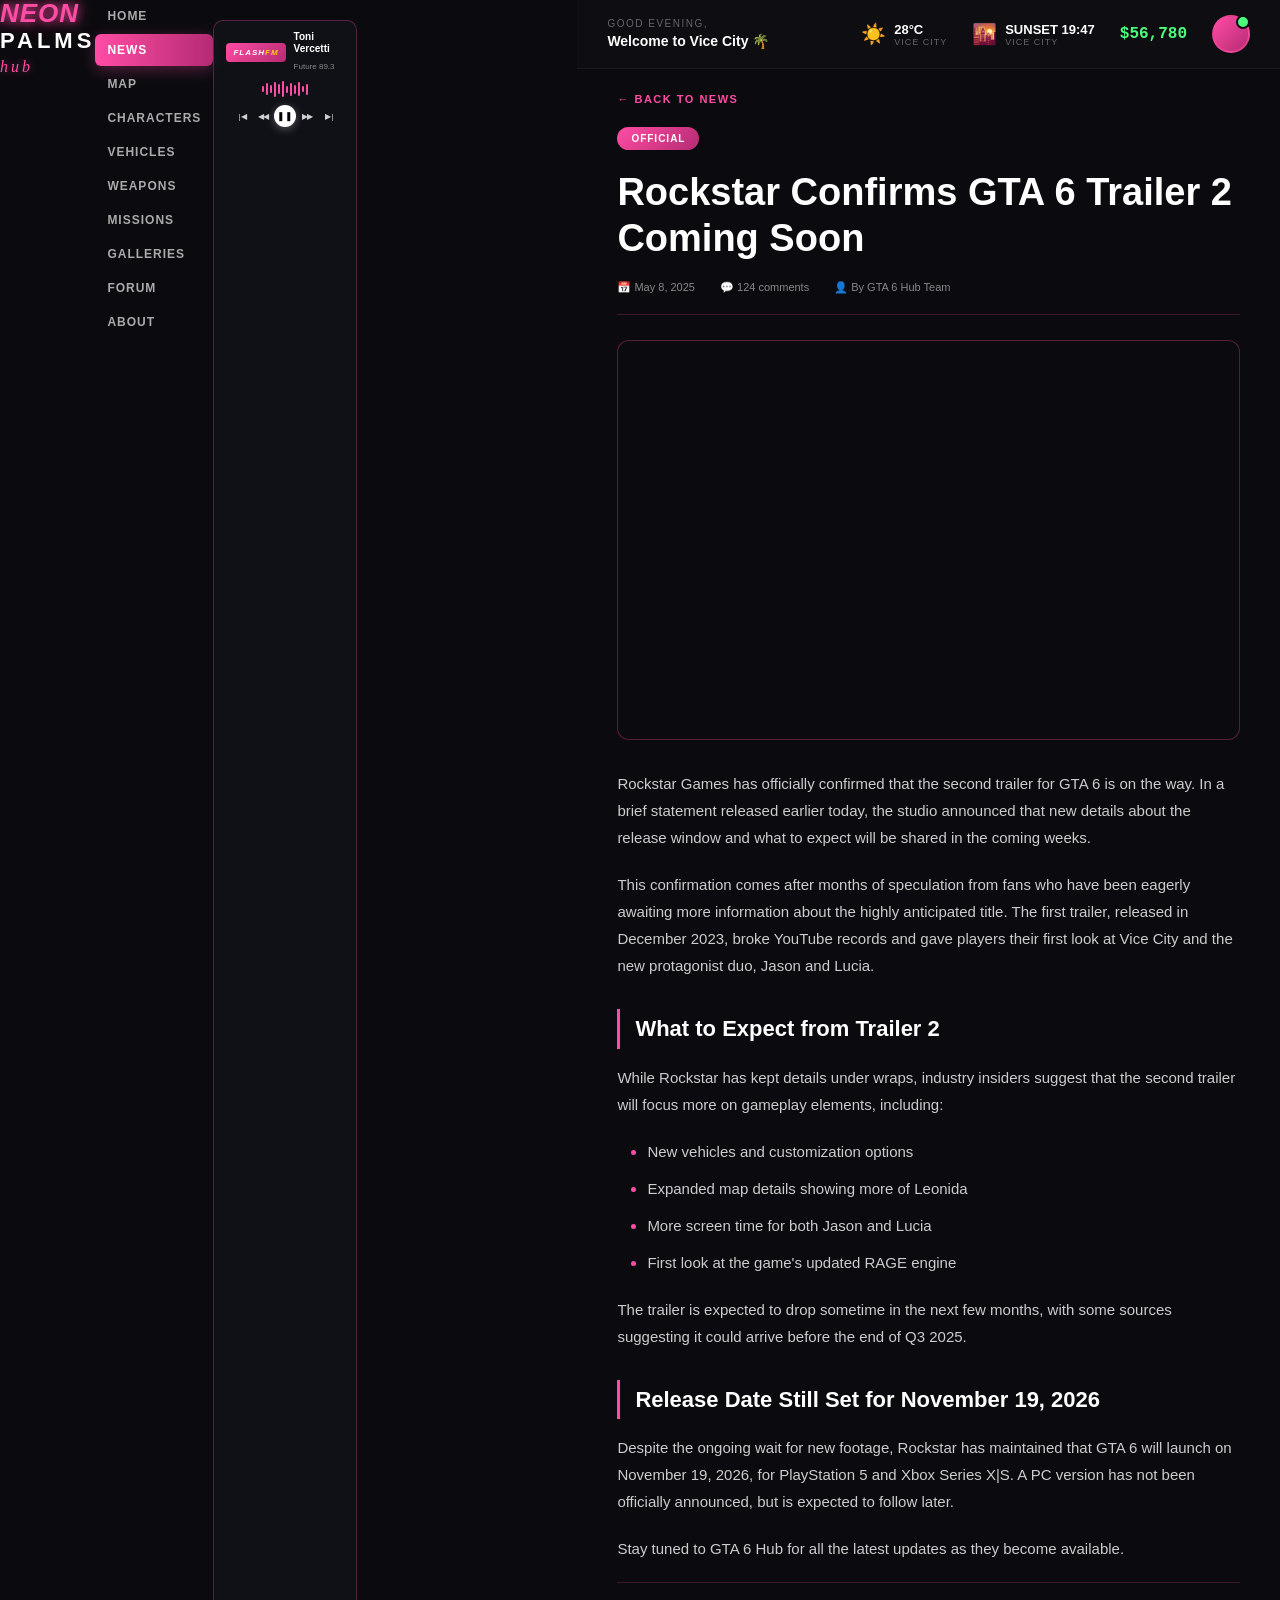
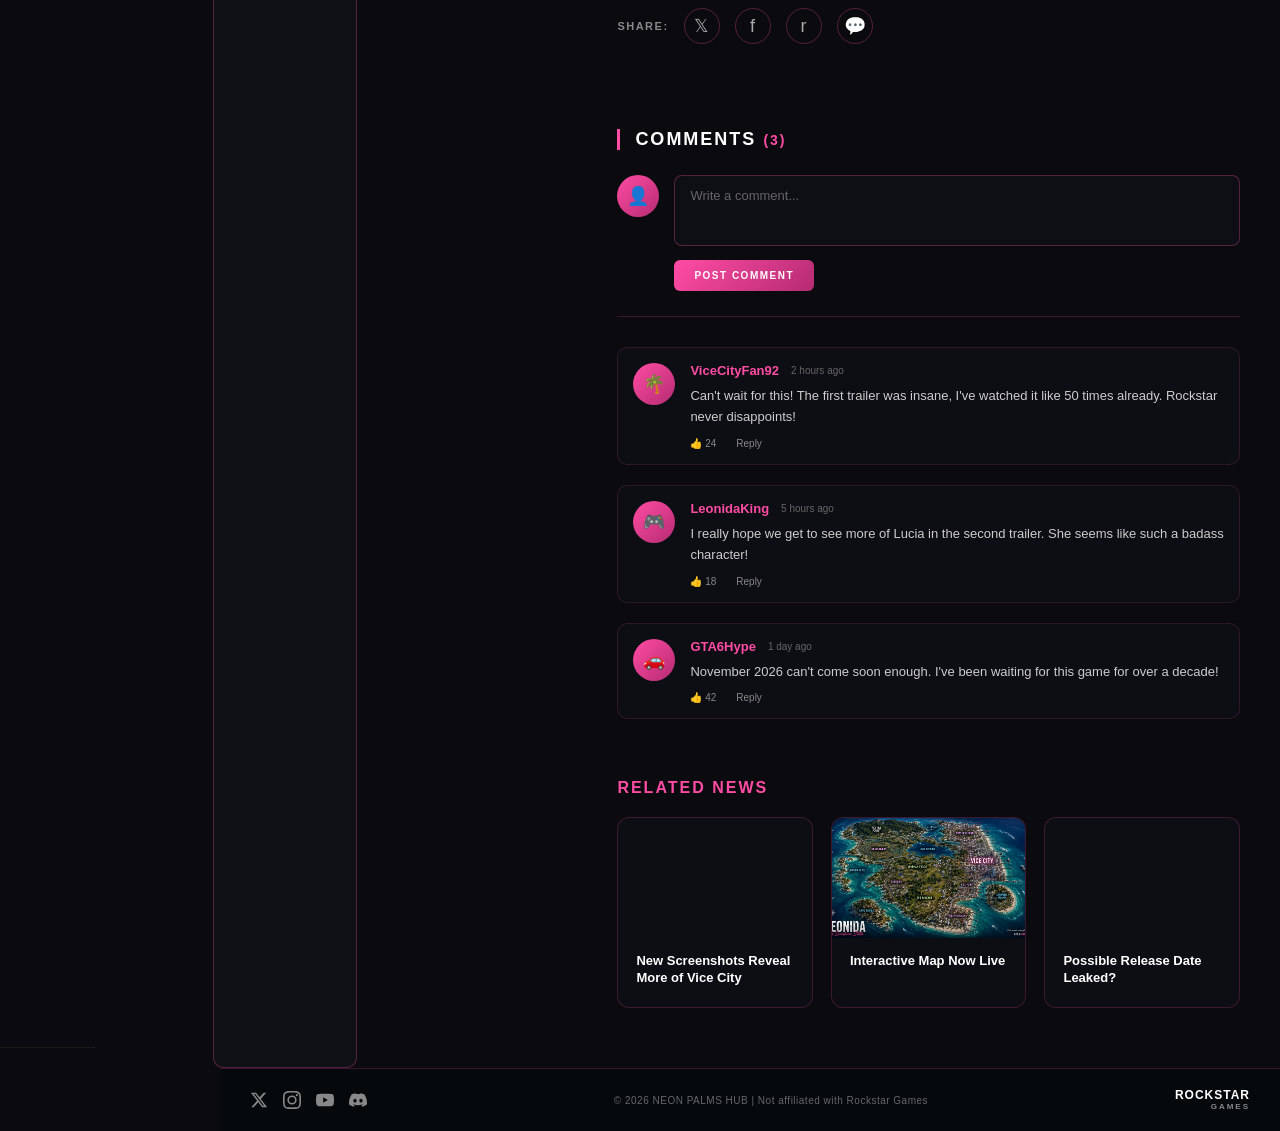
==== news-post.html @ a6032acd "Update news-post.html" ====
<!DOCTYPE html>
<html lang="en">
<head>
<meta charset="UTF-8">
<meta name="viewport" content="width=device-width, initial-scale=1.0">
<title>Neon Palms Hub — News Post</title>
<link rel="stylesheet" href="style.css?v=100">
<link rel="stylesheet" href="news.css?v=8">
<link rel="stylesheet" href="news-post.css?v=4">
</head>

<body>

<div class="app-layout">

  <!-- SIDEBAR -->
  <div class="sidebar-brand">
  <div class="brand-neon">NEON</div>
  <div class="brand-palms">PALMS</div>
  <div class="brand-hub">hub</div>
</div>

    <nav class="sidebar-nav">
      <a href="index.html">HOME</a>
      <a href="news.html" class="active">NEWS</a>
      <a href="map/map.html">MAP</a>
      <a href="#">CHARACTERS</a>
      <a href="vehicles/vehicles.html">VEHICLES</a>
      <a href="#">WEAPONS</a>
      <a href="#">MISSIONS</a>
      <a href="#">GALLERIES</a>
      <a href="#">FORUM</a>
      <a href="#">ABOUT</a>
    </nav>

    <div class="flash-fm">
      <div class="flash-fm-header">
        <div class="flash-fm-logo">FLASH<span>FM</span></div>
        <div class="flash-fm-info">
          <strong>Toni Vercetti</strong>
          <small>Future 89.3</small>
        </div>
      </div>
      <div class="flash-fm-wave">
        <span></span><span></span><span></span><span></span>
        <span></span><span></span><span></span><span></span>
        <span></span><span></span><span></span><span></span>
      </div>
      <div class="flash-fm-controls">
        <span>|◀</span>
        <span>◀◀</span>
        <span class="play">❚❚</span>
        <span>▶▶</span>
        <span>▶|</span>
      </div>
    </div>
  </aside>

  <!-- MAIN CONTENT -->
  <main class="main-content">

    <!-- TOP BAR -->
    <div class="topbar-info">
      <div class="greeting">
        <small>GOOD EVENING,</small>
        <span>Welcome to Vice City 🌴</span>
      </div>
      <div class="info-items">
        <div class="info-item">
          <span class="icon">☀️</span>
          <div>
            <strong>28°C</strong>
            <small>VICE CITY</small>
          </div>
        </div>
        <div class="info-item">
          <span class="icon">🌇</span>
          <div>
            <strong>SUNSET 19:47</strong>
            <small>VICE CITY</small>
          </div>
        </div>
        <div class="info-item money">
          <strong>$56,780</strong>
        </div>
        <div class="avatar"></div>
      </div>
    </div>

    <!-- BACK BUTTON -->
    <div class="post-back">
      <a href="news.html">← BACK TO NEWS</a>
    </div>

    <!-- ARTICLE -->
    <article class="news-post">

      <span class="post-tag" id="postTag">OFFICIAL</span>

      <h1 id="postTitle">Loading...</h1>

      <div class="post-meta">
        <span id="postDate">📅 —</span>
        <span id="postComments">💬 — comments</span>
        <span>👤 By GTA 6 Hub Team</span>
      </div>

      <div class="post-hero-img" id="postImage"></div>

      <div class="post-content" id="postContent">
        <p>Loading article...</p>
      </div>

      <!-- SHARE -->
      <div class="post-share">
        <span>SHARE:</span>
        <a href="#" title="Twitter">𝕏</a>
        <a href="#" title="Facebook">f</a>
        <a href="#" title="Reddit">r</a>
        <a href="#" title="Discord">💬</a>
      </div>

    </article>

    <!-- COMMENTS -->
    <section class="comments-section">
      <h2>COMMENTS <span class="comment-count">(3)</span></h2>

      <!-- COMMENT FORM -->
      <div class="comment-form">
        <div class="comment-avatar">👤</div>
        <div class="comment-input-area">
          <textarea placeholder="Write a comment..." rows="3"></textarea>
          <button class="comment-submit">POST COMMENT</button>
        </div>
      </div>

      <!-- COMMENTS LIST -->
      <div class="comments-list">

        <!-- COMMENT 1 -->
        <div class="comment">
          <div class="comment-avatar">🌴</div>
          <div class="comment-body">
            <div class="comment-header">
              <strong>ViceCityFan92</strong>
              <span>2 hours ago</span>
            </div>
            <p>Can't wait for this! The first trailer was insane, I've watched it like 50 times already. Rockstar never disappoints!</p>
            <div class="comment-actions">
              <span>👍 24</span>
              <span>Reply</span>
            </div>
          </div>
        </div>

        <!-- COMMENT 2 -->
        <div class="comment">
          <div class="comment-avatar">🎮</div>
          <div class="comment-body">
            <div class="comment-header">
              <strong>LeonidaKing</strong>
              <span>5 hours ago</span>
            </div>
            <p>I really hope we get to see more of Lucia in the second trailer. She seems like such a badass character!</p>
            <div class="comment-actions">
              <span>👍 18</span>
              <span>Reply</span>
            </div>
          </div>
        </div>

        <!-- COMMENT 3 -->
        <div class="comment">
          <div class="comment-avatar">🚗</div>
          <div class="comment-body">
            <div class="comment-header">
              <strong>GTA6Hype</strong>
              <span>1 day ago</span>
            </div>
            <p>November 2026 can't come soon enough. I've been waiting for this game for over a decade!</p>
            <div class="comment-actions">
              <span>👍 42</span>
              <span>Reply</span>
            </div>
          </div>
        </div>

      </div>
    </section>

    <!-- RELATED NEWS -->
    <section class="related-news">
      <h2>RELATED NEWS</h2>
      <div class="related-grid" id="relatedGrid">
        <!-- JavaScript popunjava -->
      </div>
    </section>

  </main>
</div>

<!-- FOOTER -->
<footer class="footer">
  <div class="footer-social">
    <a href="#" title="Twitter">
      <svg viewBox="0 0 24 24" width="18" height="18" fill="currentColor">
        <path d="M18.244 2.25h3.308l-7.227 8.26 8.502 11.24H16.17l-5.214-6.817L4.99 21.75H1.68l7.73-8.835L1.254 2.25H8.08l4.713 6.231zm-1.161 17.52h1.833L7.084 4.126H5.117z"/>
      </svg>
    </a>
    <a href="#" title="Instagram">
      <svg viewBox="0 0 24 24" width="18" height="18" fill="currentColor">
        <path d="M12 2.163c3.204 0 3.584.012 4.85.07 3.252.148 4.771 1.691 4.919 4.919.058 1.265.069 1.645.069 4.849 0 3.205-.012 3.584-.069 4.849-.149 3.225-1.664 4.771-4.919 4.919-1.266.058-1.644.07-4.85.07-3.204 0-3.584-.012-4.849-.07-3.26-.149-4.771-1.699-4.919-4.92-.058-1.265-.07-1.644-.07-4.849 0-3.204.013-3.583.07-4.849.149-3.227 1.664-4.771 4.919-4.919 1.266-.057 1.645-.069 4.849-.069zM12 0C8.741 0 8.333.014 7.053.072 2.695.272.273 2.69.073 7.052.014 8.333 0 8.741 0 12c0 3.259.014 3.668.072 4.948.2 4.358 2.618 6.78 6.98 6.98C8.333 23.986 8.741 24 12 24c3.259 0 3.668-.014 4.948-.072 4.354-.2 6.782-2.618 6.979-6.98.059-1.28.073-1.689.073-4.948 0-3.259-.014-3.667-.072-4.947-.196-4.354-2.617-6.78-6.979-6.98C15.668.014 15.259 0 12 0zm0 5.838a6.162 6.162 0 100 12.324 6.162 6.162 0 000-12.324zM12 16a4 4 0 110-8 4 4 0 010 8zm6.406-11.845a1.44 1.44 0 100 2.881 1.44 1.44 0 000-2.881z"/>
      </svg>
    </a>
    <a href="#" title="YouTube">
      <svg viewBox="0 0 24 24" width="18" height="18" fill="currentColor">
        <path d="M23.498 6.186a3.016 3.016 0 00-2.122-2.136C19.505 3.545 12 3.545 12 3.545s-7.505 0-9.377.505A3.017 3.017 0 00.502 6.186C0 8.07 0 12 0 12s0 3.93.502 5.814a3.016 3.016 0 002.122 2.136c1.871.505 9.376.505 9.376.505s7.505 0 9.377-.505a3.015 3.015 0 002.122-2.136C24 15.93 24 12 24 12s0-3.93-.502-5.814zM9.545 15.568V8.432L15.818 12l-6.273 3.568z"/>
      </svg>
    </a>
    <a href="#" title="Discord">
      <svg viewBox="0 0 24 24" width="18" height="18" fill="currentColor">
        <path d="M20.317 4.37a19.791 19.791 0 00-4.885-1.515.074.074 0 00-.079.037c-.21.375-.444.864-.608 1.25a18.27 18.27 0 00-5.487 0 12.64 12.64 0 00-.617-1.25.077.077 0 00-.079-.037A19.736 19.736 0 003.677 4.37a.07.07 0 00-.032.027C.533 9.046-.32 13.58.099 18.057a.082.082 0 00.031.057 19.9 19.9 0 005.993 3.03.078.078 0 00.084-.028 14.09 14.09 0 001.226-1.994.076.076 0 00-.041-.106 13.107 13.107 0 01-1.872-.892.077.077 0 01-.008-.128 10.2 10.2 0 00.372-.292.074.074 0 01.077-.01c3.928 1.793 8.18 1.793 12.062 0a.074.074 0 01.078.01c.12.098.246.198.373.292a.077.077 0 01-.006.127 12.299 12.299 0 01-1.873.892.077.077 0 00-.041.107c.36.698.772 1.362 1.225 1.993a.076.076 0 00.084.028 19.839 19.839 0 006.002-3.03.077.077 0 00.032-.054c.5-5.177-.838-9.674-3.549-13.66a.061.061 0 00-.031-.03zM8.02 15.33c-1.183 0-2.157-1.085-2.157-2.419 0-1.333.956-2.419 2.157-2.419 1.21 0 2.176 1.096 2.157 2.42 0 1.333-.956 2.418-2.157 2.418zm7.975 0c-1.183 0-2.157-1.085-2.157-2.419 0-1.333.955-2.419 2.157-2.419 1.21 0 2.176 1.096 2.157 2.42 0 1.333-.946 2.418-2.157 2.418z"/>
      </svg>
    </a>
  </div>
  <div class="footer-text">
    © 2026 NEON PALMS HUB | Not affiliated with Rockstar Games
  </div>
  <div class="footer-rockstar">
    <span>ROCKSTAR</span>
    <small>GAMES</small>
  </div>
</footer>

<!-- NEWS DATA + DINAMIČKI SADRŽAJ -->
<script src="news-data.js"></script>
<script>
  // Uzmi ID iz URL-a
  const params = new URLSearchParams(window.location.search);
  const articleId = params.get('id') || '1';
  const article = newsArticles[articleId];

  if (article) {
    // Popuni sadržaj
    document.getElementById('postTag').textContent = article.categoryName;
    document.getElementById('postTag').className = 'post-tag ' + article.category;
    document.getElementById('postTitle').textContent = article.title;
    document.getElementById('postDate').textContent = '📅 ' + article.date;
    document.getElementById('postComments').textContent = '💬 ' + article.comments + ' comments';
    document.getElementById('postImage').style.backgroundImage = `url('${article.image}')`;
    document.getElementById('postContent').innerHTML = article.content;
    document.title = article.title + ' — GTA 6 Hub';
  } else {
    document.getElementById('postTitle').textContent = 'Article not found';
    document.getElementById('postContent').innerHTML = '<p>Sorry, this article could not be found.</p>';
  }

  // Related news (prikazuje 3 druge vesti)
  const relatedGrid = document.getElementById('relatedGrid');
  const allIds = Object.keys(newsArticles).filter(id => id !== articleId);
  const relatedIds = allIds.slice(0, 3);

  relatedIds.forEach(id => {
    const rel = newsArticles[id];
    const card = document.createElement('a');
    card.href = 'news-post.html?id=' + id;
    card.className = 'related-card';
    card.innerHTML = `
      <div class="related-img" style="background-image: url('${rel.image}');"></div>
      <h3>${rel.title}</h3>
    `;
    relatedGrid.appendChild(card);
  });
</script>

</body>
</html>
---- style.css ----
* {
  margin: 0;
  padding: 0;
  box-sizing: border-box;
}

body {
  background: #0b0b0f;
  color: white;
  font-family: Arial, sans-serif;
}

/* HERO */
.hero {
  position: relative;
  min-height: 85vh;
  display: flex;
  flex-direction: column;
  justify-content: flex-start;
  align-items: flex-start;
  text-align: left;
  padding: 120px 60px 60px;
  background:
    linear-gradient(rgba(10, 5, 20, 0.25), rgba(10, 5, 20, 0.75)),
    url("989C5226-C486-4909-80CF-B9C34F54B497.png") center / cover no-repeat;
  background-size: cover;
  background-position: center;
}

.hero h1 {
  font-size: 52px;
  margin-bottom: 15px;
  max-width: 600px;
  line-height: 1;
  text-transform: uppercase;
  letter-spacing: 1px;
}

.hero p {
  font-size: 15px;
  max-width: 400px;
  color: #bbbbbb;
  margin-bottom: 30px;
  text-align: left;
}

/* HERO TAG (LIVE UPDATE) */
.hero-tag {
  display: block;
  color: #ff4ca4;
  font-size: 11px;
  font-weight: 900;
  letter-spacing: 3px;
  margin-bottom: 12px;
  text-transform: uppercase;
}

/* HERO BUTTON (EXPLORE THE MAP) */
.hero-btn {
  padding: 12px 28px;
  border: 2px solid #ff4ca4;
  border-radius: 8px;
  background: transparent;
  color: #ff4ca4;
  font-size: 12px;
  font-weight: 900;
  letter-spacing: 2px;
  cursor: pointer;
  transition: 0.3s;
  text-transform: uppercase;
}

.hero-btn:hover {
  background: #ff4ca4;
  color: #fff;
  box-shadow: 0 0 25px rgba(255, 76, 164, 0.6);
}

/* GLOBAL BUTTON */
button {
  padding: 18px 40px;
  border: none;
  border-radius: 12px;
  background: #ff4fd8;
  color: white;
  font-size: 20px;
  cursor: pointer;
  transition: .3s;
}

button:hover {
  background: #ff2cc4;
  transform: scale(1.05);
}

/* NEWS SECTION (legacy) */
.news {
  padding: 80px 60px;
  background: #11131a;
}

.news h2 {
  text-align: center;
  font-size: 42px;
  color: #ff4fd8;
  margin-bottom: 50px;
}

.news-grid {
  display: grid;
  grid-template-columns: repeat(auto-fit, minmax(280px, 1fr));
  gap: 30px;
}

.news-card {
  background: #151515;
  border: 1px solid #222;
  border-radius: 15px;
  overflow: hidden;
  transition: .3s;
}

.news-card:hover {
  transform: translateY(-10px);
  border-color: #ff4fd8;
}

.news-card img {
  width: 100%;
  height: 200px;
  object-fit: cover;
}

.news-card-content {
  padding: 25px;
}

.news-card h3 {
  font-size: 28px;
  margin-bottom: 15px;
  color: #ff4fd8;
}

.news-card p {
  color: #cccccc;
  line-height: 1.7;
  margin-bottom: 20px;
}

.read-more {
  color: #ff4fd8;
  text-decoration: none;
  font-weight: bold;
}

.read-more:hover {
  text-decoration: underline;
}

/* LAYOUT */
.app-layout {
  display: flex;
  min-height: 100vh;
}

.sidebar {
  width: 220px;
  background: #0a0a0a;
  border-right: 1px solid #1a1a1a;
  padding: 25px 15px;
  position: fixed;
  top: 0;
  left: 0;
  height: 100vh;
  overflow-y: auto;
  z-index: 10;
}

.main-content {
  margin-left: 220px;
  width: calc(100% - 220px);
  min-height: 100vh;
}

/* SIDEBAR BRAND */
.sidebar-brand {
  display: flex;
  flex-direction: column;
  gap: 2px;
  padding: 0 0 25px 0;
  border-bottom: 1px solid #1a1a1a;
  margin-bottom: 20px;
}

.brand-neon {
  color: #ff4ca4;
  font-size: 26px;
  font-weight: 900;
  font-style: italic;
  font-family: 'Arial Black', sans-serif;
  letter-spacing: 1px;
  line-height: 1;
  text-shadow:
    0 0 10px rgba(255, 76, 164, 0.8),
    0 0 20px rgba(255, 76, 164, 0.5);
}

.brand-palms {
  color: #fff;
  font-size: 22px;
  font-weight: 900;
  font-family: 'Arial Black', sans-serif;
  letter-spacing: 4px;
  line-height: 1;
  margin-top: 2px;
}

.brand-hub {
  color: #ff4ca4;
  font-size: 16px;
  font-weight: 400;
  font-style: italic;
  font-family: 'Brush Script MT', 'Lucida Handwriting', cursive;
  letter-spacing: 3px;
  margin-top: 4px;
  text-shadow: 0 0 10px rgba(255, 76, 164, 0.5);
}

/* SIDEBAR NAV */
.sidebar-nav {
  display: flex;
  flex-direction: column;
  gap: 2px;
  margin-bottom: 20px;
}

.sidebar-nav a {
  color: #aaa;
  text-decoration: none;
  font-size: 12px;
  font-weight: 700;
  padding: 9px 12px;
  border-radius: 6px;
  display: block;
  transition: 0.2s;
  letter-spacing: 1px;
}

.sidebar-nav a:hover {
  background: rgba(255, 76, 164, 0.08);
  color: #fff;
}

.sidebar-nav a.active {
  background: linear-gradient(90deg, #ff4ca4, #b52b72);
  color: #fff;
  box-shadow: 0 4px 15px rgba(255, 76, 164, 0.3);
}

/* FLASH FM */
.flash-fm {
  margin-top: 20px;
  background: rgba(17, 19, 26, 0.8);
  border: 1px solid rgba(255, 76, 164, 0.3);
  border-radius: 10px;
  padding: 10px 12px;
}

.flash-fm-header {
  display: flex;
  align-items: center;
  gap: 8px;
  margin-bottom: 8px;
}

.flash-fm-logo {
  background: linear-gradient(135deg, #ff4ca4, #b52b72);
  color: #fff;
  font-size: 8px;
  font-weight: 900;
  padding: 5px 7px;
  border-radius: 4px;
  letter-spacing: 1px;
  font-style: italic;
  white-space: nowrap;
}

.flash-fm-logo span { color: #ffd11a; }

.flash-fm-info strong {
  display: block;
  font-size: 10px;
  color: #fff;
  line-height: 1.2;
}

.flash-fm-info small {
  font-size: 8px;
  color: #888;
}

.flash-fm-wave {
  display: flex;
  align-items: center;
  justify-content: center;
  gap: 2px;
  height: 16px;
  margin-bottom: 8px;
}

.flash-fm-wave span {
  width: 2px;
  background: #ff4ca4;
  border-radius: 1px;
  animation: wave 1s infinite ease-in-out;
}

.flash-fm-wave span:nth-child(1) { height: 6px; animation-delay: 0.1s; }
.flash-fm-wave span:nth-child(2) { height: 12px; animation-delay: 0.2s; }
.flash-fm-wave span:nth-child(3) { height: 8px; animation-delay: 0.3s; }
.flash-fm-wave span:nth-child(4) { height: 15px; animation-delay: 0.4s; }
.flash-fm-wave span:nth-child(5) { height: 10px; animation-delay: 0.5s; }
.flash-fm-wave span:nth-child(6) { height: 16px; animation-delay: 0.6s; }
.flash-fm-wave span:nth-child(7) { height: 7px; animation-delay: 0.7s; }
.flash-fm-wave span:nth-child(8) { height: 13px; animation-delay: 0.8s; }
.flash-fm-wave span:nth-child(9) { height: 9px; animation-delay: 0.9s; }
.flash-fm-wave span:nth-child(10) { height: 14px; animation-delay: 1s; }
.flash-fm-wave span:nth-child(11) { height: 6px; animation-delay: 1.1s; }
.flash-fm-wave span:nth-child(12) { height: 11px; animation-delay: 1.2s; }

@keyframes wave {
  0%, 100% { transform: scaleY(1); }
  50% { transform: scaleY(1.6); }
}

.flash-fm-controls {
  display: flex;
  justify-content: space-between;
  align-items: center;
  color: #fff;
  font-size: 11px;
  padding: 0 4px;
}

.flash-fm-controls span {
  width: 22px;
  height: 22px;
  display: flex;
  align-items: center;
  justify-content: center;
  cursor: pointer;
  transition: 0.2s;
  opacity: 0.8;
  font-size: 8px;
  letter-spacing: -1px;
  font-family: monospace;
}

.flash-fm-controls .play {
  width: 22px;
  height: 22px;
  background: #fff;
  color: #000;
  border-radius: 50%;
  font-size: 9px;
  opacity: 1;
  letter-spacing: 0;
  box-shadow: 0 2px 8px rgba(255, 255, 255, 0.3);
}

/* TOP BAR INFO */
.topbar-info {
  display: flex;
  justify-content: space-between;
  align-items: center;
  padding: 15px 30px;
  background: #0d0d12;
  border-bottom: 1px solid #1a1a1a;
}

.greeting small {
  display: block;
  font-size: 10px;
  color: #666;
  letter-spacing: 1.5px;
  margin-bottom: 3px;
}

.greeting span {
  font-size: 14px;
  color: #fff;
  font-weight: 700;
}

.info-items {
  display: flex;
  align-items: center;
  gap: 25px;
}

.info-item {
  display: flex;
  align-items: center;
  gap: 8px;
}

.info-item .icon { font-size: 20px; }

.info-item strong {
  display: block;
  font-size: 13px;
  color: #fff;
}

.info-item small {
  display: block;
  font-size: 9px;
  color: #666;
  letter-spacing: 1px;
}

.info-item.money strong {
  color: #4cff7c;
  font-size: 16px;
  font-family: 'Courier New', monospace;
}

.avatar {
  width: 38px;
  height: 38px;
  border-radius: 50%;
  background: linear-gradient(135deg, #ff4ca4, #b52b72);
  border: 2px solid rgba(255, 76, 164, 0.5);
  position: relative;
}

.avatar::after {
  content: '';
  position: absolute;
  top: -2px;
  right: -2px;
  width: 10px;
  height: 10px;
  background: #4cff7c;
  border-radius: 50%;
  border: 2px solid #0d0d12;
}

/* CARDS SECTION */
.cards-section {
  padding: 20px 20px;
  margin-top: -180px;
  position: relative;
  z-index: 5;
  background: transparent;
}

.cards-grid {
  display: grid;
  grid-template-columns: repeat(3, 1fr);
  gap: 12px;
  min-width: 0;
}

.card {
  background: rgba(17, 19, 26, 0.45);
  backdrop-filter: blur(20px);
  -webkit-backdrop-filter: blur(20px);
  border: 1px solid rgba(255, 76, 164, 0.25);
  border-radius: 12px;
  overflow: hidden;
  transition: 0.3s;
  position: relative;
  box-shadow: 0 8px 30px rgba(0, 0, 0, 0.4);
}

.card:hover {
  transform: translateY(-5px);
  border-color: rgba(255, 76, 164, 0.6);
  box-shadow: 0 10px 30px rgba(255, 76, 164, 0.15);
}

.card-tag {
  display: block;
  padding: 15px 20px 10px;
  font-size: 10px;
  color: #ff4ca4;
  font-weight: 900;
  letter-spacing: 1.5px;
}

.card img {
  width: 100%;
  height: 100px;
  object-fit: cover;
  display: block;
}

.card-content {
  padding: 10px 12px 14px;
}

.card-content h3 {
  font-size: 13px;
  color: #fff;
  margin-bottom: 8px;
  line-height: 1.3;
}

.card-content p {
  font-size: 14px;
  color: #999;
  line-height: 1.5;
  margin-bottom: 15px;
}

.read-more {
  color: #ff4ca4;
  text-decoration: none;
  font-size: 11px;
  font-weight: 900;
  letter-spacing: 1px;
  transition: 0.2s;
}

.read-more:hover {
  color: #ff2cc4;
  letter-spacing: 1.5px;
}

/* CARDS AND PHONE LAYOUT */
.cards-and-phone {
  display: grid;
  grid-template-columns: 2fr 1fr;
  gap: 20px;
  align-items: start;
  padding: 0 20px;
}

/* PHONE MOCKUP */
.phone-mockup {
  display: flex;
  justify-content: center;
  align-items: flex-start;
  padding: 20px 0;
  margin-top: -120px;
  margin-right: 20px;
  position: relative;
  z-index: 10;
  transform: rotate(8deg);
  transition: transform 0.3s ease;
}

.phone-frame {
  width: 200px;
  height: 400px;
  background: #000;
  border-radius: 36px;
  padding: 8px;
  box-shadow: 
    0 15px 40px rgba(255, 76, 164, 0.35),
    0 0 30px rgba(255, 76, 164, 0.25);
  border: 1.5px solid rgba(192, 192, 192, 0.6);
  position: relative;
}

.phone-screen {
  width: 100%;
  height: 100%;
  background:
    linear-gradient(rgba(26, 10, 46, 0.4), rgba(181, 43, 114, 0.3)),
    url("Jason_and_Lucia_10.jpg") center / cover no-repeat;
  border-radius: 28px;
  padding: 25px 10px 10px;
  position: relative;
  overflow: hidden;
  display: flex;
  flex-direction: column;
}

.phone-notch {
  position: absolute;
  top: 6px;
  left: 50%;
  transform: translateX(-50%);
  width: 50px;
  height: 5px;
  background: #000;
  border-radius: 3px;
  z-index: 5;
}

.phone-time {
  position: absolute;
  top: 10px;
  right: 16px;
  font-size: 8px;
  color: #fff;
  opacity: 0.9;
  z-index: 5;
}

.phone-title {
  font-size: 14px;
  color: #fff;
  text-align: center;
  margin: 0 0 12px;
  font-weight: 700;
  position: relative;
  z-index: 4;
  text-shadow: 0 2px 6px rgba(0, 0, 0, 0.7);
}

.phone-pages {
  display: flex;
  overflow-x: auto;
  scroll-snap-type: x mandatory;
  -webkit-overflow-scrolling: touch;
  scrollbar-width: none;
  width: 100%;
  position: relative;
  z-index: 3;
}

.phone-pages::-webkit-scrollbar { display: none; }

.phone-page {
  flex: 0 0 100%;
  scroll-snap-align: start;
  display: grid;
  grid-template-columns: repeat(3, 1fr);
  grid-auto-rows: min-content;
  gap: 14px 6px;
  padding: 0 4px;
  box-sizing: border-box;
  align-content: start;
}

.phone-page.page-single {
  display: block;
  padding: 4px;
  position: relative;
  overflow: hidden;
}

.phone-apps {
  display: grid;
  grid-template-columns: repeat(3, 1fr);
  gap: 10px;
  width: 100%;
  position: relative;
  z-index: 3;
}

.phone-app {
  display: flex;
  flex-direction: column;
  align-items: center;
  gap: 4px;
}

.phone-app span {
  width: 34px;
  height: 34px;
  border-radius: 9px;
  display: flex;
  align-items: center;
  justify-content: center;
  font-size: 15px;
  box-shadow: 0 2px 6px rgba(0, 0, 0, 0.5);
}

.app-icon.news { background: linear-gradient(135deg, #ff4ca4, #b52b72); }
.app-icon.map { background: linear-gradient(135deg, #4cff7c, #1a7a3c); }
.app-icon.contacts { background: linear-gradient(135deg, #4c9cff, #1a4a7a); }
.app-icon.vehicles { background: linear-gradient(135deg, #ff9c4c, #b55a1a); }
.app-icon.weapons { background: linear-gradient(135deg, #ff4c4c, #7a1a1a); }
.app-icon.missions { background: linear-gradient(135deg, #ffd11a, #7a5a0a); }
.app-icon.gallery { background: linear-gradient(135deg, #a77cff, #4a1a7a); }
.app-icon.radio { background: linear-gradient(135deg, #4cd4ff, #1a5a7a); }
.app-icon.settings { background: linear-gradient(135deg, #888, #333); }

.phone-app small {
  font-size: 7px;
  color: #fff;
  opacity: 0.95;
  text-shadow: 0 1px 3px rgba(0, 0, 0, 0.8);
}

/* NEWS WIDGET */
.news-widget-card {
  width: 100%;
  height: 100%;
  background: rgba(10, 5, 20, 0.85);
  backdrop-filter: blur(15px);
  border: 1px solid rgba(255, 76, 164, 0.4);
  border-radius: 16px;
  padding: 12px;
  display: flex;
  flex-direction: column;
  justify-content: space-between;
  box-shadow: 0 8px 25px rgba(0, 0, 0, 0.5);
  pointer-events: none;
  user-select: none;
  position: relative;
}

.news-widget-header {
  display: flex;
  justify-content: space-between;
  align-items: center;
  padding-bottom: 8px;
  border-bottom: 1px solid rgba(255, 76, 164, 0.3);
}

.news-widget-header span {
  font-size: 9px;
  color: #ff4ca4;
  font-weight: 900;
  letter-spacing: 1px;
}

.news-widget-header small {
  font-size: 8px;
  color: #888;
}

.news-widget-main {
  flex: 1;
  display: flex;
  flex-direction: column;
  justify-content: center;
  padding: 8px 0;
}

.news-widget-main h4 {
  font-size: 11px;
  color: #fff;
  line-height: 1.3;
  margin-bottom: 6px;
}

.news-widget-main p {
  font-size: 8px;
  color: #aaa;
  line-height: 1.4;
}

.news-widget-footer {
  display: flex;
  justify-content: center;
  gap: 4px;
  padding-top: 6px;
}

.news-dot {
  width: 4px;
  height: 4px;
  border-radius: 50%;
  background: rgba(255, 255, 255, 0.3);
  cursor: pointer;
  transition: 0.3s;
  pointer-events: auto;
}

.news-dot.active {
  background: #ff4ca4;
  width: 10px;
  border-radius: 2px;
}

.phone-dots {
  position: absolute;
  bottom: 40px;
  left: 0;
  right: 0;
  display: flex;
  justify-content: center;
  gap: 5px;
  z-index: 3;
}

.phone-dots .dot {
  width: 5px;
  height: 5px;
  border-radius: 50%;
  background: rgba(255, 255, 255, 0.3);
  transition: 0.3s;
}

.phone-dots .dot.active {
  background: #fff;
  width: 14px;
  border-radius: 3px;
}

.phone-bottom {
  position: absolute;
  bottom: 12px;
  left: 0;
  right: 0;
  display: flex;
  justify-content: space-around;
  align-items: center;
  padding: 0 20px;
  z-index: 5;
}

.phone-bottom span {
  color: #fff;
  font-size: 14px;
  opacity: 0.7;
  cursor: pointer;
  transition: 0.2s;
}

.phone-bottom span.plus {
  font-size: 20px;
  font-weight: 300;
  color: #4cff7c;
  opacity: 1;
}

/* BOTTOM SECTION */
.bottom-section {
  display: grid;
  grid-template-columns: 1fr 1.4fr 1fr;
  gap: 15px;
  padding: 20px 30px 30px;
  align-items: stretch;
}

.upcoming-card {
  position: relative;
  overflow: hidden;
  background: linear-gradient(135deg, rgba(74, 20, 100, 0.95), rgba(181, 43, 114, 0.85));
  border: 1px solid rgba(255, 76, 164, 0.5);
  border-radius: 14px;
  padding: 18px;
  text-align: center;
  box-shadow: 0 10px 30px rgba(181, 43, 114, 0.3);
  display: flex;
  flex-direction: column;
  justify-content: center;
}

.upcoming-card::before {
  content: '';
  position: absolute;
  inset: 0;
  background: url("illustration-tourist-attraction-city.jpg") center / cover no-repeat;
  opacity: 0.25;
  z-index: 0;
}

.upcoming-card > * {
  position: relative;
  z-index: 1;
}

.upcoming-card small {
  display: block;
  color: #ff4ca4;
  font-size: 10px;
  font-weight: 900;
  letter-spacing: 2px;
  margin-bottom: 12px;
}

.upcoming-timer {
  display: flex;
  justify-content: center;
  gap: 15px;
  margin-bottom: 10px;
}

.timer-block {
  display: flex;
  flex-direction: column;
  align-items: center;
}

.timer-block strong {
  font-size: 26px;
  color: #fff;
  font-weight: 900;
  line-height: 1;
  text-shadow: 0 2px 10px rgba(255, 76, 164, 0.5);
}

.timer-block span {
  font-size: 8px;
  color: #ff4ca4;
  font-weight: 700;
  letter-spacing: 1px;
  margin-top: 6px;
}

.upcoming-card p {
  color: #fff;
  font-size: 10px;
  letter-spacing: 1.5px;
  margin-top: 12px;
  font-weight: 700;
}

.screenshots-card {
  background: rgba(17, 19, 26, 0.4);
  backdrop-filter: blur(15px);
  -webkit-backdrop-filter: blur(15px);
  border: 1px solid rgba(255, 76, 164, 0.25);
  border-radius: 14px;
  padding: 16px;
}

.screenshots-header {
  display: flex;
  justify-content: space-between;
  align-items: center;
  margin-bottom: 12px;
}

.screenshots-header small {
  color: #ff4ca4;
  font-size: 10px;
  font-weight: 900;
  letter-spacing: 1.5px;
}

.screenshots-header a {
  color: #aaa;
  font-size: 10px;
  text-decoration: none;
  font-weight: 700;
}

.screenshots-grid {
  display: grid;
  grid-template-columns: repeat(4, 1fr);
  gap: 8px;
}

.screenshots-grid img {
  width: 100%;
  height: 75px;
  object-fit: cover;
  border-radius: 8px;
  border: 1px solid rgba(255, 76, 164, 0.3);
}

.weather-card {
  background: rgba(17, 19, 26, 0.4);
  backdrop-filter: blur(15px);
  -webkit-backdrop-filter: blur(15px);
  border: 1px solid rgba(255, 76, 164, 0.25);
  border-radius: 14px;
  padding: 16px;
  display: flex;
  flex-direction: column;
}

.weather-card small {
  color: #ff4ca4;
  font-size: 10px;
  font-weight: 900;
  letter-spacing: 1.5px;
  display: block;
  margin-bottom: 10px;
}

.weather-main {
  display: flex;
  align-items: center;
  gap: 10px;
}

.weather-icon { font-size: 28px; }

.weather-main strong {
  font-size: 32px;
  color: #fff;
  font-weight: 900;
}

.weather-card p {
  font-size: 9px;
  color: #aaa;
  letter-spacing: 1px;
  margin: 6px 0 12px;
}

.weather-forecast {
  display: flex;
  flex-direction: column;
  gap: 6px;
}

.weather-forecast div {
  display: flex;
  justify-content: space-between;
  font-size: 10px;
  color: #ddd;
}

/* FOOTER */
.footer {
  display: flex;
  justify-content: space-between;
  align-items: center;
  padding: 20px 30px;
  border-top: 1px solid rgba(255, 76, 164, 0.2);
  background: rgba(5, 9, 13, 0.9);
  margin-left: 220px;
  width: calc(100% - 220px);
}

.footer-social {
  display: flex;
  gap: 15px;
}

.footer-social a {
  color: #888;
  text-decoration: none;
  transition: 0.2s;
  display: flex;
  align-items: center;
  justify-content: center;
}

.footer-social a:hover {
  color: #ff4ca4;
  transform: scale(1.15);
}

.footer-text {
  color: #666;
  font-size: 10px;
  letter-spacing: 0.5px;
}

.footer-rockstar {
  text-align: right;
  color: #fff;
  font-size: 12px;
  font-weight: 900;
  letter-spacing: 1px;
  line-height: 1;
}

.footer-rockstar small {
  display: block;
  font-size: 8px;
  color: #888;
  letter-spacing: 2px;
  margin-top: 2px;
}
---- news.css ----
/* NEWS HERO */
.news-hero {
  position: relative;
  margin: 20px 30px;
  padding: 60px 120px 60px 40px;
  background: linear-gradient(135deg, rgba(26, 10, 46, 0.5), rgba(181, 43, 114, 0.25)),
              url("IMG_0831.jpeg") center / cover no-repeat;
  border: 1px solid rgba(255, 76, 164, 0.4);
  border-radius: 16px;
  overflow: hidden;
}

.news-hero-content {
  display: flex;
  justify-content: space-between;
  align-items: center;
  position: relative;
  z-index: 2;
}

.news-hero-text h1 {
  font-size: 56px;
  color: #fff;
  font-weight: 900;
  font-style: italic;
  letter-spacing: 2px;
  margin-bottom: 10px;
  text-shadow: 0 0 30px rgba(255, 76, 164, 0.6);
}

.news-hero-text small {
  display: block;
  color: #ff4ca4;
  font-size: 11px;
  font-weight: 900;
  letter-spacing: 3px;
  margin-bottom: 12px;
}

.news-hero-text p {
  color: #ddd;
  font-size: 13px;
  max-width: 450px;
  line-height: 1.5;
}

.news-hero-logo {
  text-align: right;
  margin-right: 0;
}

.brand-gta-mini {
  display: block;
  color: #fff;
  font-size: 14px;
  font-weight: 900;
  text-transform: lowercase;
  font-family: 'Arial Black', sans-serif;
  letter-spacing: -1px;
  line-height: 1;
  margin-bottom: 4px;
}

.brand-vi-big {
  display: block;
  font-size: 70px;
  font-weight: 900;
  font-style: italic;
  font-family: 'Arial Black', sans-serif;
  background: linear-gradient(135deg, #ff4ca4, #a77cff);
  -webkit-background-clip: text;
  -webkit-text-fill-color: transparent;
  background-clip: text;
  line-height: 0.9;
}

/* NEWS CONTROLS (FILTERS + SEARCH) */
.news-controls {
  display: flex;
  justify-content: space-between;
  align-items: center;
  padding: 0 30px 20px;
  gap: 15px;
}

.news-filters {
  display: flex;
  gap: 6px;
  flex-wrap: wrap;
}

.filter-btn {
  background: rgba(17, 19, 26, 0.6);
  border: 1px solid rgba(255, 76, 164, 0.25);
  color: #aaa;
  padding: 8px 16px;
  border-radius: 20px;
  font-size: 10px;
  font-weight: 900;
  letter-spacing: 1px;
  cursor: pointer;
  transition: 0.2s;
}

.filter-btn:hover {
  border-color: rgba(255, 76, 164, 0.6);
  color: #fff;
}

.filter-btn.active {
  background: linear-gradient(135deg, #ff4ca4, #b52b72);
  color: #fff;
  border-color: #ff4ca4;
}

.news-search {
  display: flex;
  align-items: center;
  gap: 8px;
  background: rgba(17, 19, 26, 0.6);
  border: 1px solid rgba(255, 76, 164, 0.25);
  border-radius: 20px;
  padding: 8px 16px;
  min-width: 220px;
}

.news-search input {
  background: none;
  border: 0;
  outline: 0;
  color: #fff;
  font-size: 11px;
  width: 100%;
}

.news-search input::placeholder {
  color: #666;
}

.news-search span {
  font-size: 12px;
  opacity: 0.6;
}

/* NEWS GRID */
.news-grid-section {
  padding: 0 30px 40px;
}

.news-grid-page {
  display: grid;
  grid-template-columns: repeat(3, 1fr);
  gap: 18px;
}

.news-card-page {
  background: rgba(17, 19, 26, 0.55);
  backdrop-filter: blur(15px);
  -webkit-backdrop-filter: blur(15px);
  border: 1px solid rgba(255, 76, 164, 0.2);
  border-radius: 12px;
  overflow: hidden;
  transition: 0.3s;
  cursor: pointer;
}

.news-card-page:hover {
  transform: translateY(-5px);
  border-color: rgba(255, 76, 164, 0.6);
  box-shadow: 0 10px 30px rgba(255, 76, 164, 0.2);
}

.news-card-img {
  position: relative;
  width: 100%;
  height: 160px;
  background-size: cover;
  background-position: center;
}

.news-tag {
  position: absolute;
  top: 10px;
  left: 10px;
  padding: 5px 12px;
  border-radius: 12px;
  font-size: 9px;
  font-weight: 900;
  letter-spacing: 1px;
  color: #fff;
}

.news-tag.official { background: linear-gradient(135deg, #ff4ca4, #b52b72); }
.news-tag.news { background: linear-gradient(135deg, #4c9cff, #1a4a7a); }
.news-tag.update { background: linear-gradient(135deg, #a77cff, #4a1a7a); }
.news-tag.rumor { background: linear-gradient(135deg, #ff4c4c, #7a1a1a); }
.news-tag.community { background: linear-gradient(135deg, #4cff7c, #1a7a3c); }
.news-tag.trailers { background: linear-gradient(135deg, #ffd11a, #7a5a0a); }

.news-card-content {
  padding: 15px 18px 18px;
}

.news-card-content h3 {
  color: #fff;
  font-size: 15px;
  line-height: 1.3;
  margin-bottom: 8px;
  font-weight: 900;
}

.news-card-content p {
  color: #999;
  font-size: 11px;
  line-height: 1.5;
  margin-bottom: 12px;
}

.news-card-meta {
  display: flex;
  justify-content: space-between;
  align-items: center;
  padding-top: 10px;
  border-top: 1px solid rgba(255, 255, 255, 0.08);
}

.news-card-meta span {
  color: #666;
  font-size: 9px;
}

.read-more {
  color: #ff4ca4;
  text-decoration: none;
  font-size: 10px;
  font-weight: 900;
  letter-spacing: 1px;
  transition: 0.2s;
}

.read-more:hover {
  color: #ff2cc4;
}

/* PAGINATION */
/* PAGINATION - CLEAN */
.news-pagination {
  display: flex;
  justify-content: center;
  align-items: center;
  gap: 10px;
  margin-top: 40px;
}

.page-num {
  background: rgba(17, 19, 26, 0.6) !important;
  border: 1px solid rgba(255, 76, 164, 0.3) !important;
  color: #aaa;
  width: 26px;
  height: 26px;
  border-radius: 50%;
  font-size: 10px;
  font-weight: 900;
  cursor: pointer;
  transition: 0.3s;
  display: flex;
  align-items: center;
  justify-content: center;
  padding: 0 !important;
  line-height: 1;
  -webkit-appearance: none;
  -webkit-tap-highlight-color: transparent;
  outline: none;
}

.page-num:hover,
.page-num:active,
.page-num:focus {
  background: rgba(17, 19, 26, 0.8) !important;
  border-color: #ff4ca4 !important;
  color: #fff;
  padding: 0 !important;
  transform: none !important;
  box-shadow: none !important;
}

.page-num.active {
  background: linear-gradient(135deg, #ff4ca4, #b52b72) !important;
  color: #fff;
  border-color: #ff4ca4 !important;
  box-shadow: 0 0 12px rgba(255, 76, 164, 0.6);
}

.page-num:hover {
  border-color: #ff4ca4;
  color: #fff;
}

.page-num.active {
  background: linear-gradient(135deg, #ff4ca4, #b52b72);
  color: #fff;
  border-color: #ff4ca4;
  box-shadow: 0 0 12px rgba(255, 76, 164, 0.6);
}

.page-arrow {
  background: transparent !important;
  border: 0 !important;
  padding: 0 !important;
  color: #888;
  width: 26px;
  height: 26px;
  font-size: 14px;
  cursor: pointer;
  transition: 0.3s;
  display: flex;
  align-items: center;
  justify-content: center;
  line-height: 1;
  font-family: Arial, sans-serif;
  border-radius: 0;
  -webkit-appearance: none;
  -webkit-tap-highlight-color: transparent;
  outline: none;
}

.page-arrow:hover,
.page-arrow:active,
.page-arrow:focus {
  background: transparent !important;
  color: #ff4ca4;
  padding: 0 !important;
  border: 0 !important;
  transform: none !important;
  box-shadow: none !important;
}

.page-arrow:disabled {
  opacity: 0.2;
  cursor: not-allowed;
}

.page-arrow:hover {
  color: #ff4ca4;
}

.page-arrow:disabled {
  opacity: 0.2;
  cursor: not-allowed;
}
---- news-post.css ----
/* BACK BUTTON */
.post-back {
  padding: 20px 40px 0;
}

.post-back a {
  color: #ff4ca4;
  text-decoration: none;
  font-size: 11px;
  font-weight: 900;
  letter-spacing: 1.5px;
  transition: 0.2s;
}

.post-back a:hover {
  color: #ff2cc4;
  letter-spacing: 2px;
}

/* ARTICLE */
.news-post {
  padding: 20px 40px 40px;
  max-width: 900px;
}

.post-tag {
  display: inline-block;
  padding: 6px 14px;
  border-radius: 14px;
  font-size: 10px;
  font-weight: 900;
  letter-spacing: 1px;
  color: #fff;
  margin-bottom: 20px;
}

.post-tag.official { background: linear-gradient(135deg, #ff4ca4, #b52b72); }
.post-tag.news { background: linear-gradient(135deg, #4c9cff, #1a4a7a); }
.post-tag.update { background: linear-gradient(135deg, #a77cff, #4a1a7a); }
.post-tag.rumor { background: linear-gradient(135deg, #ff4c4c, #7a1a1a); }
.post-tag.community { background: linear-gradient(135deg, #4cff7c, #1a7a3c); }
.post-tag.trailers { background: linear-gradient(135deg, #ffd11a, #7a5a0a); }

.news-post h1 {
  font-size: 38px;
  color: #fff;
  font-weight: 900;
  line-height: 1.2;
  margin-bottom: 20px;
}

.post-meta {
  display: flex;
  gap: 25px;
  padding-bottom: 20px;
  border-bottom: 1px solid rgba(255, 76, 164, 0.2);
  margin-bottom: 25px;
}

.post-meta span {
  color: #888;
  font-size: 11px;
}

.post-hero-img {
  width: 100%;
  height: 400px;
  background-size: cover;
  background-position: center;
  border-radius: 12px;
  border: 1px solid rgba(255, 76, 164, 0.3);
  margin-bottom: 30px;
}

.post-content {
  color: #ccc;
  font-size: 15px;
  line-height: 1.8;
}

.post-content p {
  margin-bottom: 20px;
}

.post-content h2 {
  color: #fff;
  font-size: 22px;
  font-weight: 900;
  margin: 30px 0 15px;
  padding-left: 15px;
  border-left: 3px solid #ff4ca4;
}

.post-content ul {
  margin: 20px 0 20px 30px;
}

.post-content li {
  margin-bottom: 10px;
  color: #ccc;
}

.post-content li::marker {
  color: #ff4ca4;
}

/* SHARE */
.post-share {
  display: flex;
  align-items: center;
  gap: 15px;
  padding: 25px 0;
  margin-top: 20px;
  border-top: 1px solid rgba(255, 76, 164, 0.2);
}

.post-share span {
  color: #888;
  font-size: 11px;
  font-weight: 900;
  letter-spacing: 1.5px;
}

.post-share a {
  color: #aaa;
  text-decoration: none;
  font-size: 18px;
  width: 36px;
  height: 36px;
  display: flex;
  align-items: center;
  justify-content: center;
  border: 1px solid rgba(255, 76, 164, 0.3);
  border-radius: 50%;
  transition: 0.2s;
}

.post-share a:hover {
  color: #ff4ca4;
  border-color: #ff4ca4;
  transform: scale(1.1);
}

/* RELATED NEWS */
.related-news {
  padding: 20px 40px 60px;
}

.related-news h2 {
  color: #ff4ca4;
  font-size: 16px;
  font-weight: 900;
  letter-spacing: 2px;
  margin-bottom: 20px;
}

.related-grid {
  display: grid;
  grid-template-columns: repeat(3, 1fr);
  gap: 18px;
}

.related-card {
  text-decoration: none;
  background: rgba(17, 19, 26, 0.55);
  backdrop-filter: blur(15px);
  -webkit-backdrop-filter: blur(15px);
  border: 1px solid rgba(255, 76, 164, 0.2);
  border-radius: 12px;
  overflow: hidden;
  transition: 0.3s;
}

.related-card:hover {
  transform: translateY(-5px);
  border-color: rgba(255, 76, 164, 0.6);
}

.related-img {
  width: 100%;
  height: 120px;
  background-size: cover;
  background-position: center;
}

.related-card h3 {
  color: #fff;
  font-size: 13px;
  padding: 15px 18px 20px;
  line-height: 1.3;
}

/* COMMENTS SECTION */
.comments-section {
  padding: 20px 40px 40px;
  max-width: 900px;
}

.comments-section h2 {
  color: #fff;
  font-size: 18px;
  font-weight: 900;
  letter-spacing: 2px;
  margin-bottom: 25px;
  padding-left: 15px;
  border-left: 3px solid #ff4ca4;
}

.comment-count {
  color: #ff4ca4;
  font-size: 14px;
}

/* COMMENT FORM */
.comment-form {
  display: flex;
  gap: 15px;
  margin-bottom: 30px;
  padding-bottom: 25px;
  border-bottom: 1px solid rgba(255, 76, 164, 0.2);
}

.comment-avatar {
  width: 42px;
  height: 42px;
  min-width: 42px;
  border-radius: 50%;
  background: linear-gradient(135deg, #ff4ca4, #b52b72);
  display: flex;
  align-items: center;
  justify-content: center;
  font-size: 18px;
}

.comment-input-area {
  flex: 1;
}

.comment-input-area textarea {
  width: 100%;
  background: rgba(17, 19, 26, 0.6);
  border: 1px solid rgba(255, 76, 164, 0.3);
  border-radius: 8px;
  padding: 12px 15px;
  color: #fff;
  font-family: Arial, sans-serif;
  font-size: 13px;
  resize: none;
  outline: none;
  transition: 0.2s;
  box-sizing: border-box;
}

.comment-input-area textarea:focus {
  border-color: #ff4ca4;
  box-shadow: 0 0 15px rgba(255, 76, 164, 0.2);
}

.comment-input-area textarea::placeholder {
  color: #666;
}

.comment-submit {
  background: linear-gradient(135deg, #ff4ca4, #b52b72);
  border: 0;
  color: #fff;
  padding: 10px 20px;
  border-radius: 6px;
  font-size: 10px;
  font-weight: 900;
  letter-spacing: 1.5px;
  cursor: pointer;
  margin-top: 10px;
  transition: 0.2s;
  -webkit-tap-highlight-color: transparent;
}

.comment-submit:hover {
  box-shadow: 0 0 20px rgba(255, 76, 164, 0.5);
  transform: translateY(-2px);
}

/* COMMENTS LIST */
.comments-list {
  display: flex;
  flex-direction: column;
  gap: 20px;
}

.comment {
  display: flex;
  gap: 15px;
  padding: 15px;
  background: rgba(17, 19, 26, 0.5);
  backdrop-filter: blur(10px);
  -webkit-backdrop-filter: blur(10px);
  border: 1px solid rgba(255, 76, 164, 0.15);
  border-radius: 10px;
  transition: 0.2s;
}

.comment:hover {
  border-color: rgba(255, 76, 164, 0.4);
}

.comment-body {
  flex: 1;
}

.comment-header {
  display: flex;
  align-items: center;
  gap: 12px;
  margin-bottom: 8px;
}

.comment-header strong {
  color: #ff4ca4;
  font-size: 13px;
  font-weight: 900;
}

.comment-header span {
  color: #666;
  font-size: 10px;
}

.comment-body p {
  color: #ccc;
  font-size: 13px;
  line-height: 1.6;
  margin-bottom: 10px;
}

.comment-actions {
  display: flex;
  gap: 20px;
}

.comment-actions span {
  color: #888;
  font-size: 10px;
  cursor: pointer;
  transition: 0.2s;
}

.comment-actions span:hover {
  color: #ff4ca4;
}
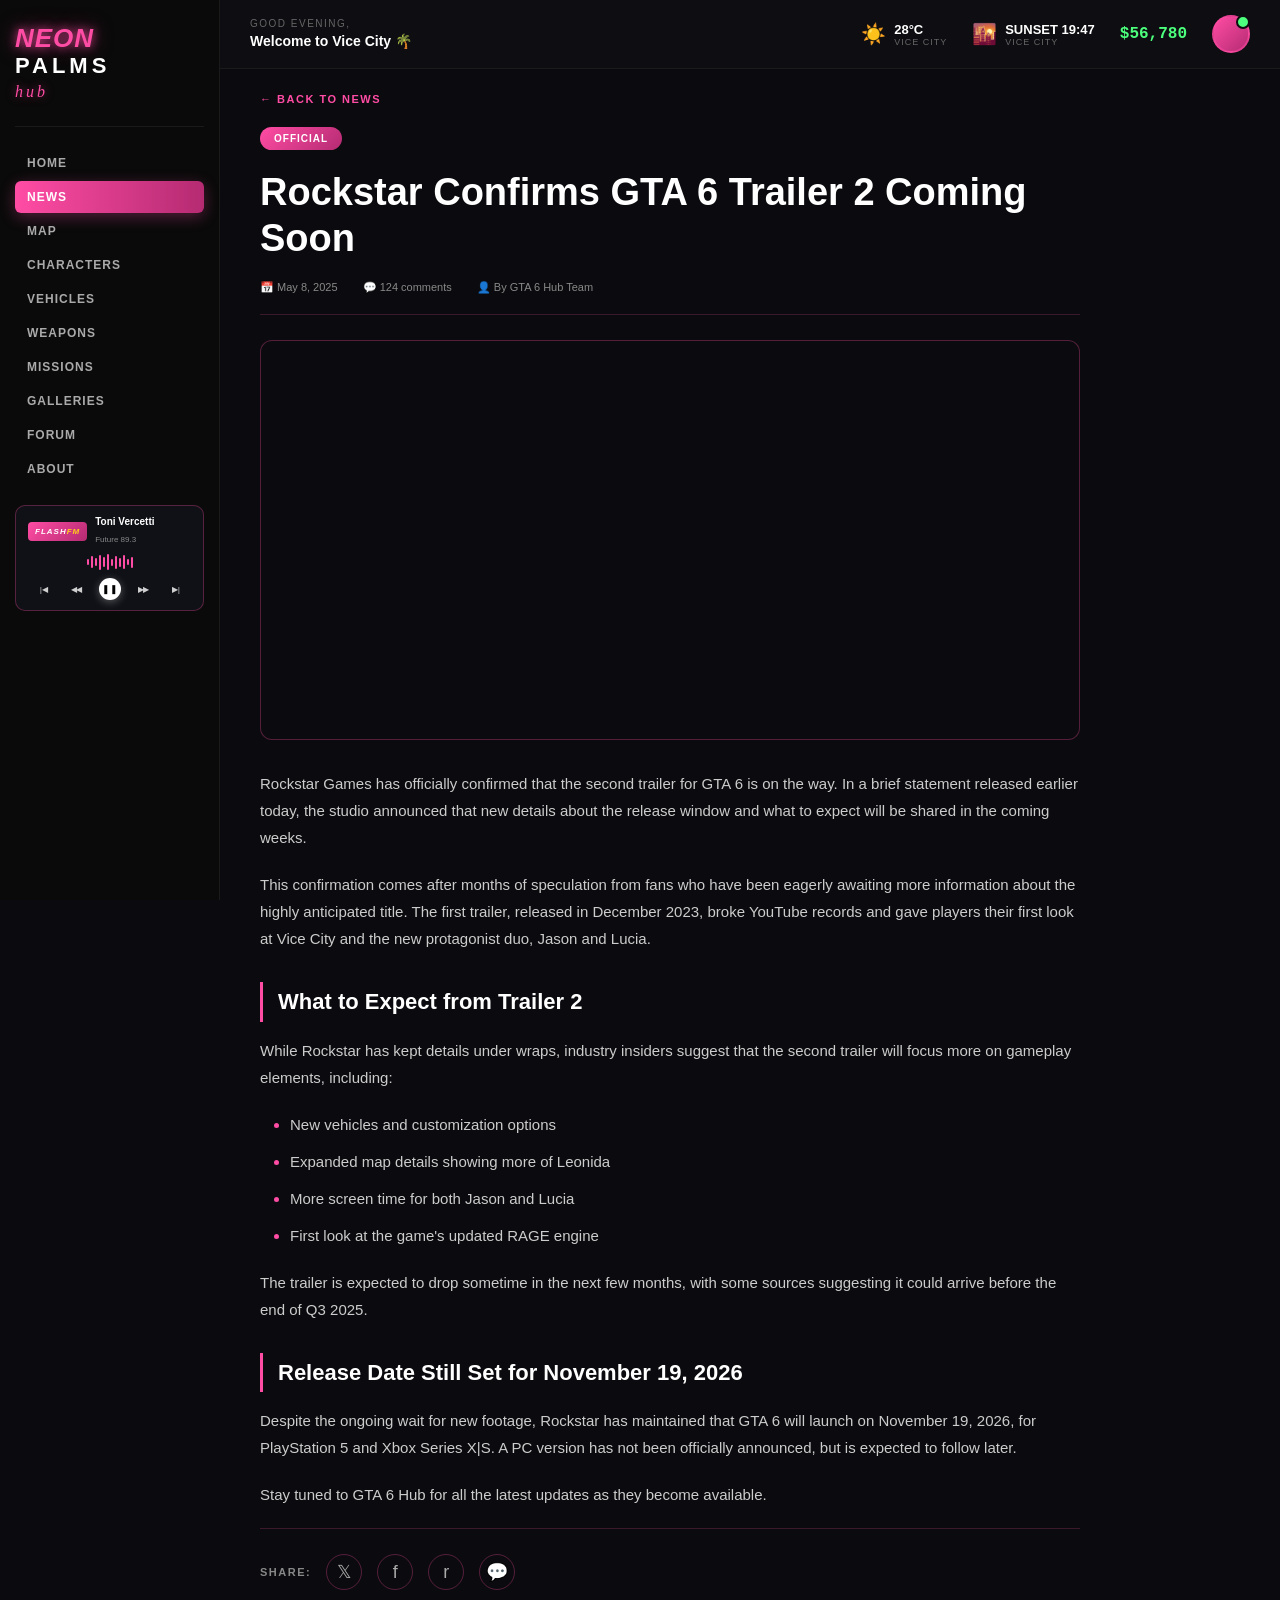
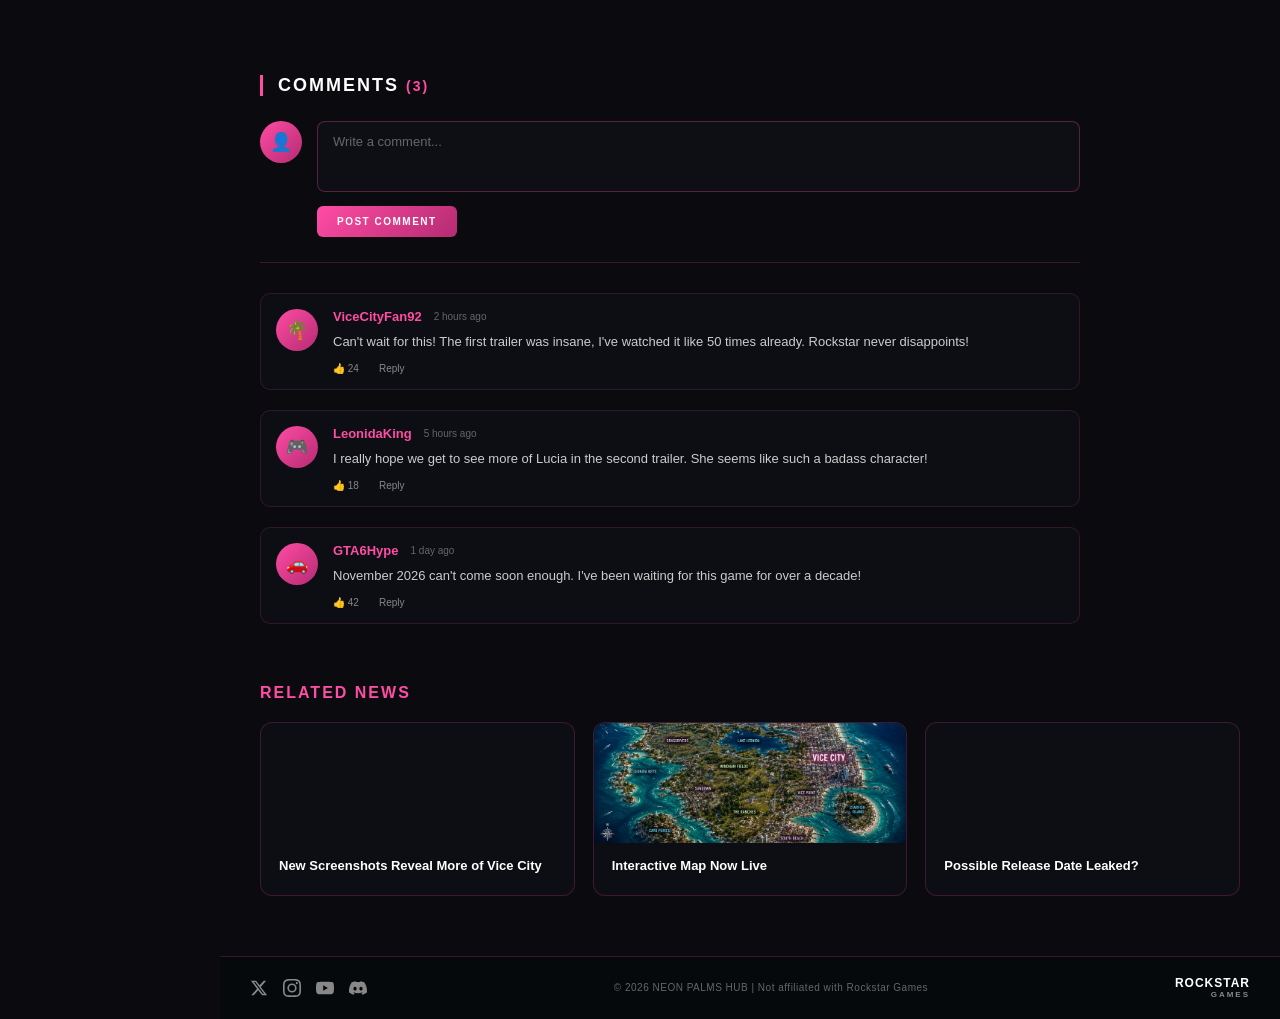
==== commit 277bf981: "Update news-post.html" ====
--- a/news-post.html
+++ b/news-post.html
@@ -14,6 +14,7 @@
 <div class="app-layout">
 
   <!-- SIDEBAR -->
+  <aside class="sidebar"> 
   <div class="sidebar-brand">
   <div class="brand-neon">NEON</div>
   <div class="brand-palms">PALMS</div>
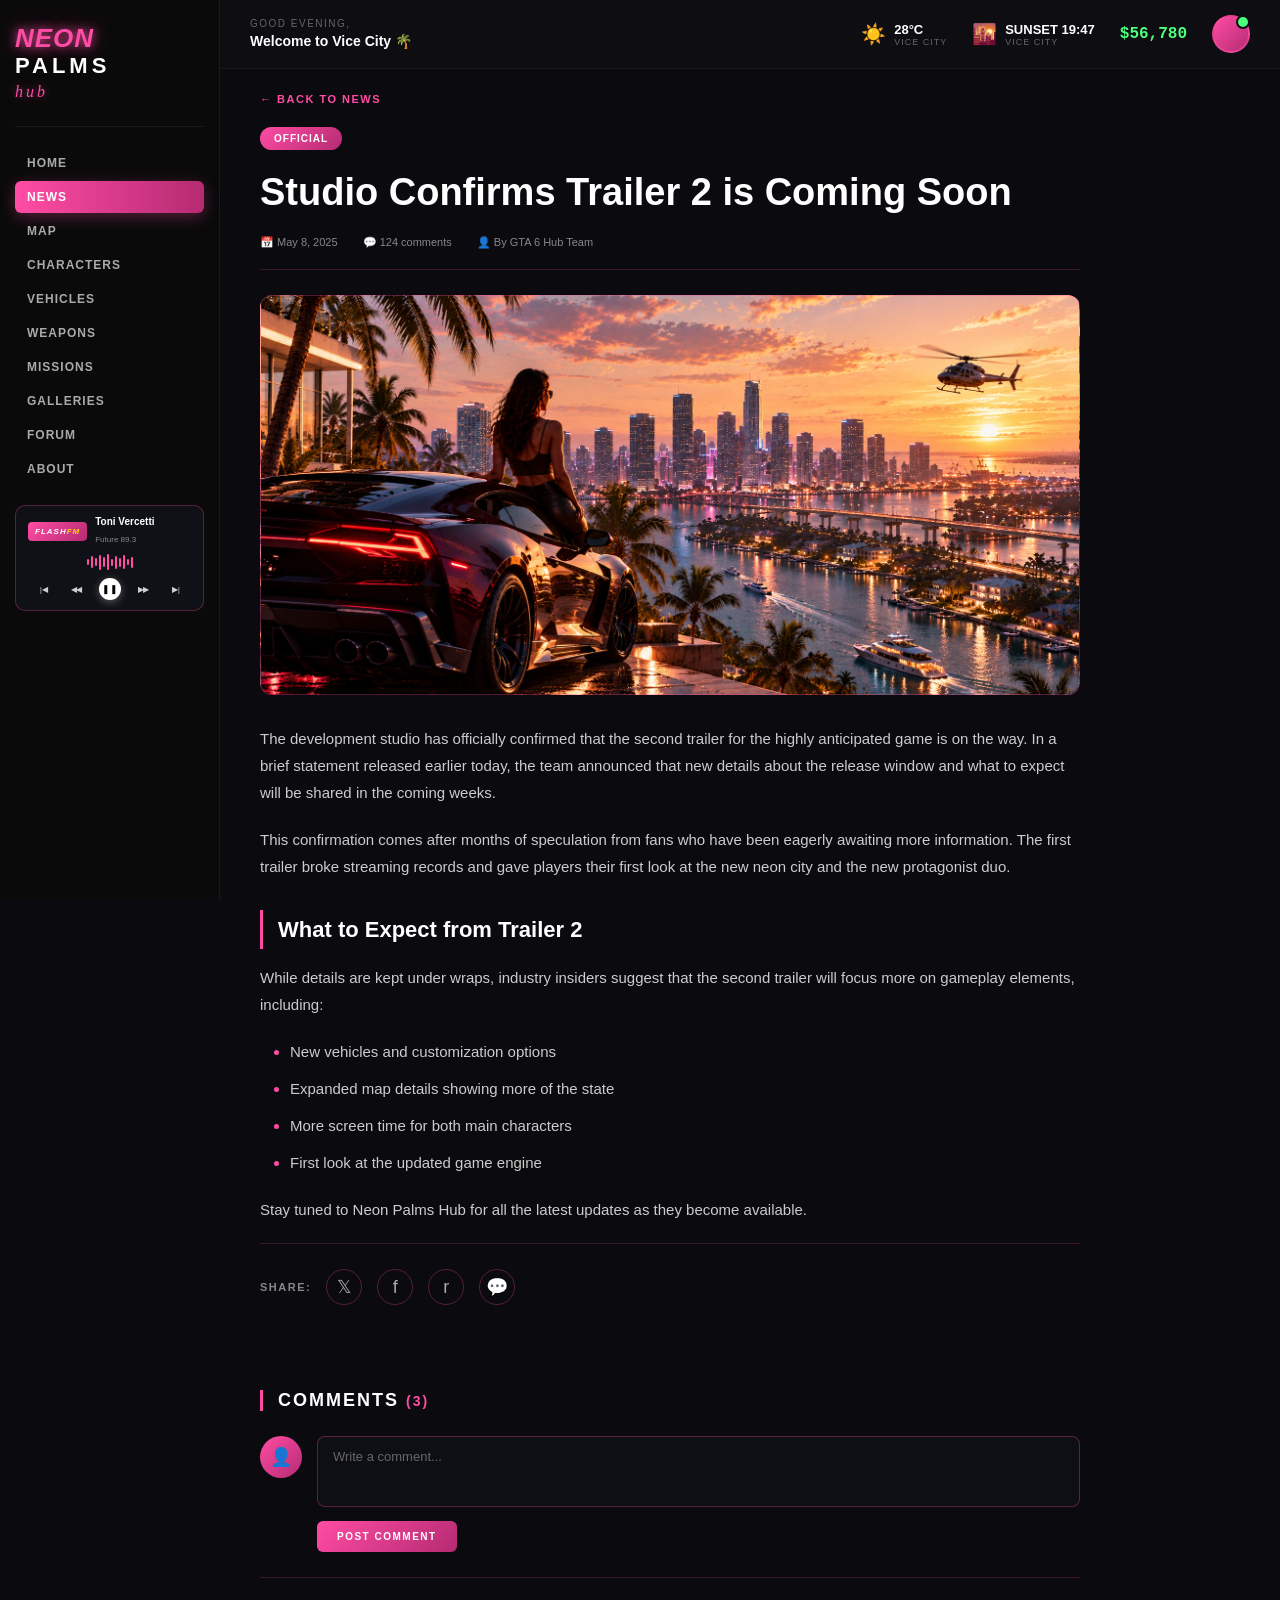
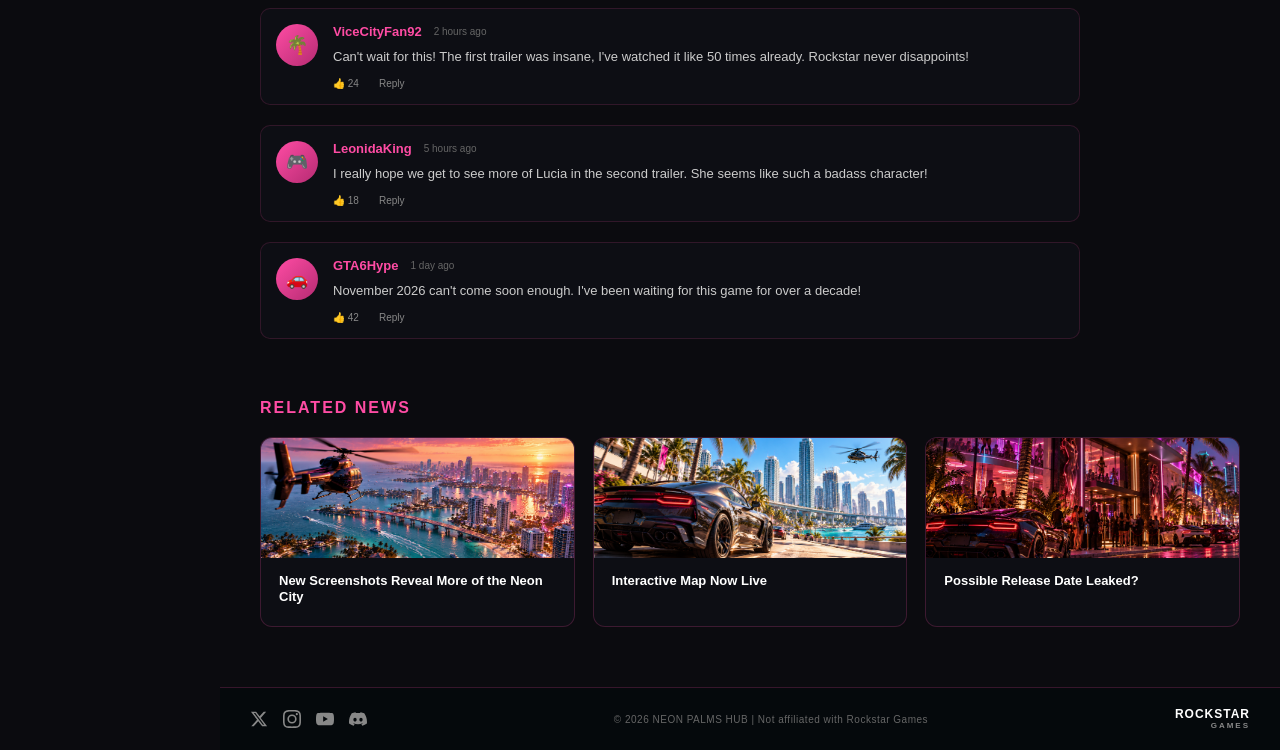
==== commit 07e050c2: "Update news-post.html" ====
--- a/news-post.html
+++ b/news-post.html
@@ -25,7 +25,7 @@
       <a href="index.html">HOME</a>
       <a href="news.html" class="active">NEWS</a>
       <a href="map/map.html">MAP</a>
-      <a href="#">CHARACTERS</a>
+      <a href="characters/characters.html">CHARACTERS</a>
       <a href="vehicles/vehicles.html">VEHICLES</a>
       <a href="#">WEAPONS</a>
       <a href="#">MISSIONS</a>
--- a/news.css
+++ b/news.css
@@ -2,9 +2,10 @@
 .news-hero {
   position: relative;
   margin: 20px 30px;
-  padding: 60px 120px 60px 40px;
-  background: linear-gradient(135deg, rgba(26, 10, 46, 0.5), rgba(181, 43, 114, 0.25)),
-              url("IMG_0831.jpeg") center / cover no-repeat;
+  padding: 60px 80px 60px 40px;
+  background:
+    linear-gradient(135deg, rgba(26, 10, 46, 0.65), rgba(181, 43, 114, 0.35)),
+    url("17A5BE95-5D62-49C4-9C1F-EF8A42BD12D0.png") center / cover no-repeat;
   border: 1px solid rgba(255, 76, 164, 0.4);
   border-radius: 16px;
   overflow: hidden;
